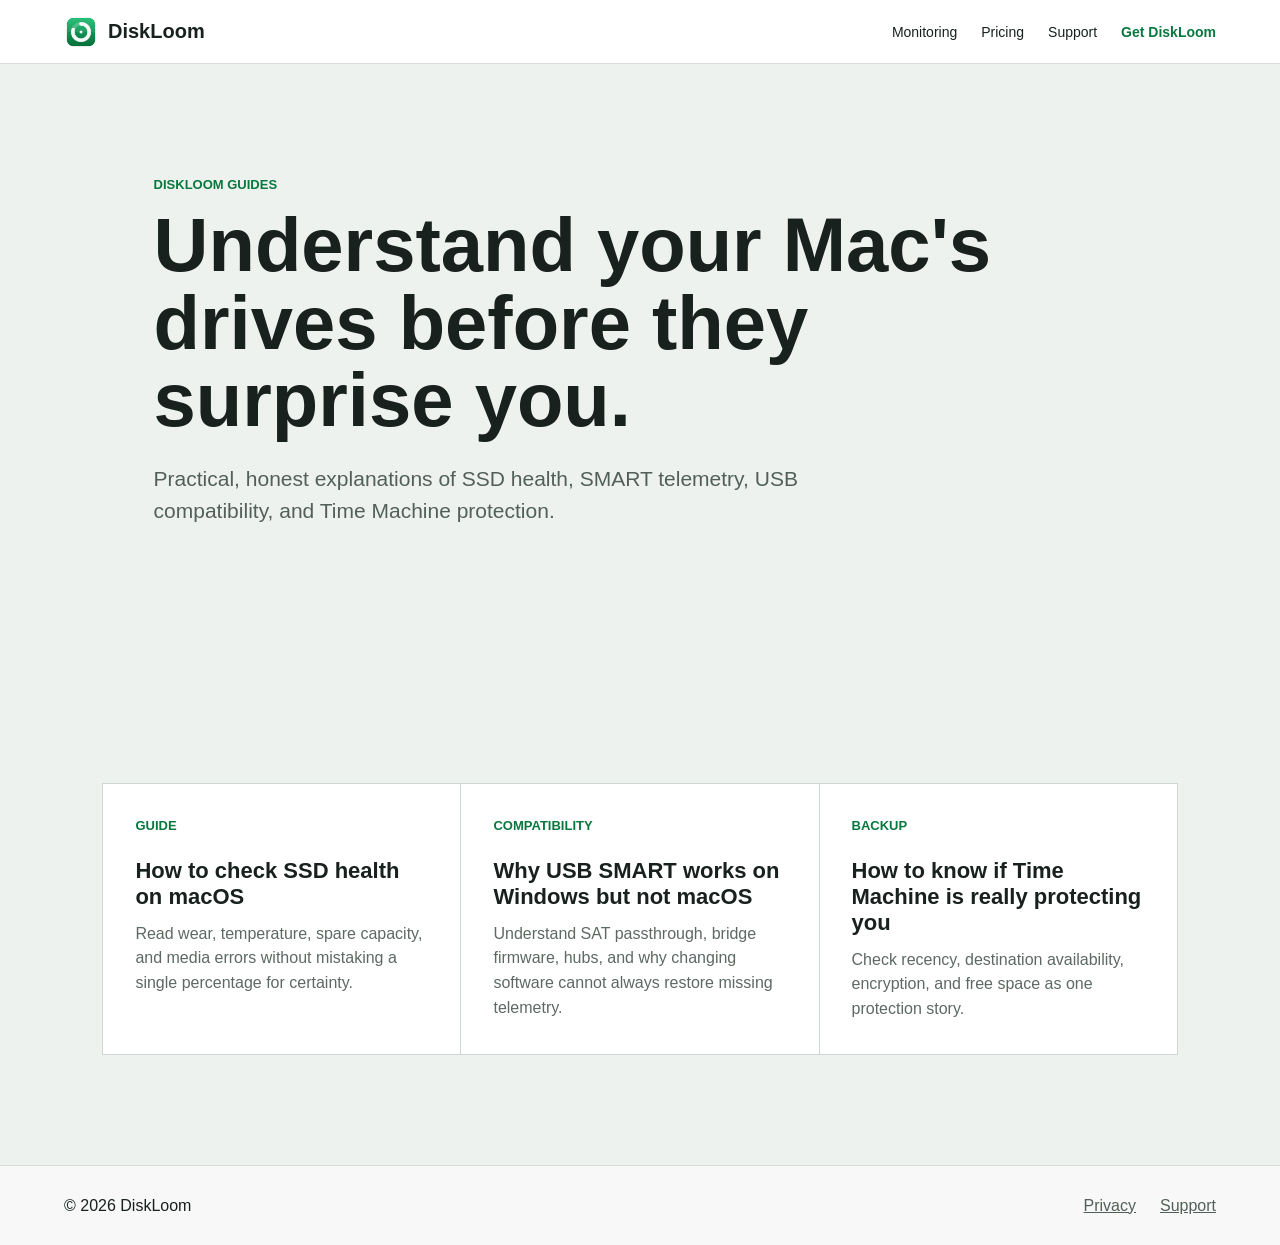
==== learn/index.html @ ffbc7271 "Launch DiskLoom marketing campaign" ====
<!doctype html><html lang="en"><head><meta charset="utf-8"><meta name="viewport" content="width=device-width, initial-scale=1"><meta name="description" content="Practical guides to SSD health, SMART compatibility, and Time Machine backup readiness on macOS."><title>DiskLoom Guides - Mac drive and backup health</title><link rel="canonical" href="https://minh.systems/DiskLoom/learn/"><link rel="icon" href="../assets/diskloom-icon.png" type="image/png"><link rel="stylesheet" href="../styles.css"></head>
<body><header class="site-header"><a class="brand" href="../"><img src="../assets/diskloom-icon.png" alt="" width="34" height="34">DiskLoom</a><nav><a href="../#monitoring">Monitoring</a><a href="../#pricing">Pricing</a><a href="../support.html">Support</a><a class="nav-action" href="../#pricing">Get DiskLoom</a></nav></header>
<main class="learn-index"><section class="article-hero"><p class="eyebrow">DiskLoom guides</p><h1>Understand your Mac's drives before they surprise you.</h1><p>Practical, honest explanations of SSD health, SMART telemetry, USB compatibility, and Time Machine protection.</p></section><section class="learn-band"><div class="article-grid"><a href="check-ssd-health-macos.html"><span>Guide</span><h3>How to check SSD health on macOS</h3><p>Read wear, temperature, spare capacity, and media errors without mistaking a single percentage for certainty.</p></a><a href="usb-smart-macos.html"><span>Compatibility</span><h3>Why USB SMART works on Windows but not macOS</h3><p>Understand SAT passthrough, bridge firmware, hubs, and why changing software cannot always restore missing telemetry.</p></a><a href="time-machine-backup-health.html"><span>Backup</span><h3>How to know if Time Machine is really protecting you</h3><p>Check recency, destination availability, encryption, and free space as one protection story.</p></a></div></section></main>
<footer><span>© 2026 DiskLoom</span><a href="../privacy.html">Privacy</a><a href="../support.html">Support</a></footer></body></html>
---- styles.css ----
:root {
  color-scheme: light;
  font-family: -apple-system, BlinkMacSystemFont, "SF Pro Text", "Helvetica Neue", sans-serif;
  color: #18211d;
  background: #f7f8f7;
  letter-spacing: 0;
  font-synthesis: none;
}

* { box-sizing: border-box; }
html { scroll-behavior: smooth; }
body { margin: 0; }
a { color: inherit; }

.site-header {
  position: sticky;
  top: 0;
  z-index: 10;
  height: 64px;
  display: flex;
  align-items: center;
  justify-content: space-between;
  padding: 0 5vw;
  background: rgba(255, 255, 255, .96);
  border-bottom: 1px solid #d9dedb;
}

.brand { display: inline-flex; align-items: center; gap: 10px; font-size: 20px; font-weight: 760; text-decoration: none; }
.brand img { display: block; width: 34px; height: 34px; border-radius: 8px; }
nav { display: flex; align-items: center; gap: 24px; }
nav a { font-size: 14px; text-decoration: none; }
nav a:hover { color: #08783e; }
.nav-action { color: #08783e; font-weight: 720; }

.hero {
  position: relative;
  min-height: min(760px, calc(100vh - 64px));
  display: flex;
  align-items: flex-end;
  padding: 7vw 5vw;
  background-image: url("assets/diskloom-overview.png");
  background-size: cover;
  background-position: center;
}
.hero::before { content: ""; position: absolute; inset: 0; background: rgba(9, 16, 13, .48); }
.hero-copy { position: relative; z-index: 1; width: 100%; max-width: 720px; min-width: 0; color: white; text-shadow: 0 1px 16px rgba(0, 0, 0, .45); }
.hero-kicker { margin: 0 0 18px; font-size: 14px; font-weight: 750; text-transform: uppercase; }
.hero h1 { margin: 0; font-size: clamp(54px, 8vw, 94px); line-height: .95; letter-spacing: 0; }
.hero-summary { max-width: 680px; margin: 22px 0 32px; font-size: clamp(21px, 3vw, 31px); line-height: 1.25; overflow-wrap: anywhere; }
.hero-actions { display: flex; align-items: center; gap: 14px; flex-wrap: wrap; }
.hero-next { position: absolute; z-index: 2; right: 5vw; bottom: 7vw; width: 44px; height: 44px; display: grid; place-items: center; border: 1px solid rgba(255,255,255,.75); border-radius: 50%; color: white; text-decoration: none; font-size: 20px; }

.primary-action, .secondary-action, .coming-soon {
  min-height: 44px;
  display: inline-flex;
  align-items: center;
  padding: 0 18px;
  border-radius: 6px;
  font-weight: 720;
  text-decoration: none;
}
.primary-action { background: #24b566; color: #07140c; }
.primary-action:hover { background: #47c77f; }
.secondary-action { border: 1px solid rgba(255, 255, 255, .75); color: white; }

.status-band {
  display: grid;
  grid-template-columns: repeat(3, 1fr);
  gap: 1px;
  background: #d9dedb;
  border-bottom: 1px solid #d9dedb;
}
.status-band > div { min-height: 116px; padding: 28px 5vw; background: white; display: flex; flex-direction: column; justify-content: center; gap: 8px; }
.status-band span { color: #64716a; }
.status-band .status-dot { width: 10px; height: 10px; border-radius: 50%; background: #18a558; }

.feature-band, .pricing-band {
  display: grid;
  grid-template-columns: 1.1fr .9fr;
  gap: 8vw;
  padding: 110px 8vw;
  align-items: center;
}
.launch-band { display: flex; align-items: center; justify-content: space-between; gap: 48px; padding: 46px 8vw; background: #17231d; color: #f5f8f6; }
.launch-band > div { max-width: 820px; }
.launch-band h2 { margin-bottom: 12px; font-size: clamp(32px, 4vw, 48px); }
.launch-band p:last-child { margin: 0; color: #c6d2cb; font-size: 17px; line-height: 1.55; }
.button { min-height: 46px; display: inline-flex; align-items: center; justify-content: center; padding: 0 20px; border-radius: 6px; font-weight: 750; text-decoration: none; }
.button.primary { background: #24b566; color: #07140c; }
.button.primary:hover { background: #47c77f; }
.feature-band { background: #eef2ef; }
.feature-copy { max-width: 680px; }
.eyebrow { color: #08783e; font-weight: 760; text-transform: uppercase; font-size: 13px; }
h2 { margin: 12px 0 20px; font-size: clamp(34px, 5vw, 60px); line-height: 1.05; letter-spacing: 0; }
.feature-copy > p:last-child, .compatibility-band > p:last-of-type, .pricing-band p { color: #536059; line-height: 1.65; font-size: 18px; }

.metric-list { list-style: none; padding: 0; margin: 0; border-top: 1px solid #bac4be; }
.metric-list li { display: flex; justify-content: space-between; gap: 24px; padding: 18px 0; border-bottom: 1px solid #bac4be; }
.metric-list strong { color: #08783e; }

.workflow-band { padding: 110px 8vw; background: #ffffff; }
.section-heading { max-width: 860px; }
.workflow-grid { display: grid; grid-template-columns: repeat(3, 1fr); gap: 1px; margin-top: 54px; background: #d9dedb; border: 1px solid #d9dedb; }
.workflow-grid article { min-width: 0; padding: 32px; background: #f7f8f7; }
.workflow-grid article > span { color: #08783e; font-variant-numeric: tabular-nums; font-weight: 760; }
.workflow-grid h3 { margin: 32px 0 12px; font-size: 22px; }
.workflow-grid p { margin: 0; color: #5d6962; line-height: 1.6; }

.demo-band { padding: 110px 8vw; background: #101713; color: #f4f7f5; }
.demo-band .section-heading > p:last-child { color: #aab8b0; font-size: 18px; }
.demo-grid { display: grid; grid-template-columns: repeat(2, minmax(0, 1fr)); gap: 36px 24px; margin-top: 48px; }
.demo-grid article { min-width: 0; }
.demo-grid article:first-child { grid-column: 1 / -1; }
.demo-grid video { display: block; width: 100%; aspect-ratio: 16 / 9; object-fit: cover; background: #000; border: 1px solid #34413a; border-radius: 8px; }
.demo-grid h3 { margin: 18px 0 8px; font-size: 21px; }
.demo-grid p { margin: 0; color: #aab8b0; line-height: 1.55; }

.compatibility-band { padding: 110px 8vw; background: #17231d; color: #f5f8f6; }
.compatibility-band p { max-width: 760px; }
.compatibility-band > p:last-of-type { color: #bac9c0; }
.compatibility-band a { display: inline-block; margin-top: 18px; color: #62d493; font-weight: 720; text-decoration: none; }

.pricing-band { background: #ffffff; }
.pricing-band h2 { font-variant-numeric: tabular-nums; }
.price-line { display: flex; align-items: baseline; gap: 16px; margin: 12px 0 20px; font-variant-numeric: tabular-nums; }
.price-line del { color: #7b8780; font-size: 28px; }
.price-line strong { color: #18211d; font-size: clamp(54px, 7vw, 82px); line-height: 1; }
.pricing-actions { display: flex; flex-direction: column; align-items: flex-start; gap: 14px; }
.coming-soon { background: #202a25; color: white; }
.pricing-actions > span:last-child { color: #64716a; }

footer { min-height: 80px; display: flex; gap: 24px; align-items: center; padding: 0 5vw; border-top: 1px solid #d9dedb; }
footer span { margin-right: auto; }
footer a { color: #536059; }

.legal { max-width: 840px; margin: 0 auto; padding: 80px 24px 120px; line-height: 1.65; }
.legal h1 { font-size: 48px; }
.legal h2 { margin-top: 48px; font-size: 28px; }
.legal p, .legal li { color: #536059; }
.legal a { color: #08783e; }

@media (max-width: 820px) {
  nav a:not(.nav-action) { display: none; }
  .hero { min-height: 680px; padding: 56px 24px; background-position: 62% center; }
  .hero-copy { width: 100%; max-width: 100%; }
  .hero-summary { width: 100%; font-size: 21px; white-space: normal; }
  .hero-next { right: 24px; bottom: 56px; }
  .status-band, .feature-band, .pricing-band, .workflow-grid { grid-template-columns: 1fr; }
  .feature-band, .pricing-band, .compatibility-band, .workflow-band { padding: 72px 24px; }
  .status-band > div { min-height: 96px; padding: 22px 24px; }
  .workflow-grid { margin-top: 36px; }
}

@media (max-width: 520px) {
  .site-header { padding: 0 20px; }
  nav .nav-action { display: none; }
  .hero h1 { font-size: 54px; }
  .hero-next { display: none; }
  .primary-action, .secondary-action { width: 100%; justify-content: center; }
  footer { padding: 24px; flex-wrap: wrap; }
  footer span { width: 100%; margin-right: 0; }
}

@media (prefers-reduced-motion: reduce) { html { scroll-behavior: auto; } }

/* Screenshot showcase */
.showcase { padding: 110px 8vw; background: #ffffff; }
.showcase .section-heading { max-width: 860px; margin: 0 auto 44px; text-align: center; }
.showcase figure { margin: 0 auto 52px; max-width: 1160px; }
.showcase figure:last-child { margin-bottom: 0; }
.showcase img { width: 100%; height: auto; display: block; border-radius: 16px; border: 1px solid #d9dedb; box-shadow: 0 30px 60px -30px rgba(9, 16, 13, .45); }
.showcase figcaption { margin-top: 18px; text-align: center; color: #64716a; font-size: 15px; }

/* Why DiskLoom */
.why-band { padding: 110px 8vw; background: #eef2ef; }
.why-band .section-heading { max-width: 860px; }
.why-grid { display: grid; grid-template-columns: repeat(3, 1fr); gap: 1px; margin-top: 54px; background: #d9dedb; border: 1px solid #d9dedb; }
.why-grid article { min-width: 0; padding: 32px; background: #f7f8f7; }
.why-grid h3 { margin: 0 0 12px; font-size: 21px; }
.why-grid p { margin: 0; color: #5d6962; line-height: 1.6; }

/* Trust band */
.trust-band { display: grid; grid-template-columns: repeat(4, 1fr); gap: 1px; background: #d9dedb; border-top: 1px solid #d9dedb; border-bottom: 1px solid #d9dedb; }
.trust-band > div { min-height: 108px; padding: 28px 5vw; background: white; display: flex; flex-direction: column; justify-content: center; gap: 6px; }
.trust-band strong { font-size: 17px; }
.trust-band strong::before { content: "✓"; color: #18a558; font-weight: 800; margin-right: 8px; }
.trust-band span { color: #64716a; font-size: 14px; }

/* Pricing value list */
.value-list { list-style: none; padding: 0; margin: 22px 0 0; }
.value-list li { position: relative; padding: 8px 0 8px 26px; color: #536059; font-size: 16px; }
.value-list li::before { content: "✓"; position: absolute; left: 0; color: #18a558; font-weight: 800; }

/* FAQ */
.faq-band { padding: 110px 8vw; background: #ffffff; }
.faq { max-width: 820px; margin: 44px 0 0; border-top: 1px solid #d9dedb; }
.faq details { border-bottom: 1px solid #d9dedb; }
.faq summary { cursor: pointer; list-style: none; padding: 22px 0; font-size: 19px; font-weight: 640; display: flex; justify-content: space-between; align-items: center; gap: 16px; }
.faq summary::-webkit-details-marker { display: none; }
.faq summary::after { content: "+"; color: #08783e; font-weight: 700; font-size: 24px; line-height: 1; }
.faq details[open] summary::after { content: "\2013"; }
.faq details p { margin: 0 0 22px; max-width: 720px; color: #536059; line-height: 1.65; font-size: 17px; }

.learn-band { padding: 110px 8vw; background: #eef2ef; }
.article-grid { display: grid; grid-template-columns: repeat(3, 1fr); gap: 1px; margin-top: 44px; background: #cfd7d2; border: 1px solid #cfd7d2; }
.article-grid > a { min-width: 0; padding: 32px; background: #fff; text-decoration: none; }
.article-grid > a:hover h3 { color: #08783e; }
.article-grid span { color: #08783e; font-size: 13px; font-weight: 760; text-transform: uppercase; }
.article-grid h3 { margin: 24px 0 12px; font-size: 22px; }
.article-grid p { margin: 0; color: #5d6962; line-height: 1.55; }

.learn-index, .article-page { min-height: calc(100vh - 145px); }
.article-hero { padding: 100px max(24px, 12vw) 80px; background: #eef2ef; }
.article-hero h1 { max-width: 960px; margin: 14px 0 24px; font-size: clamp(44px, 7vw, 76px); line-height: 1.02; }
.article-hero > p:not(.eyebrow) { max-width: 760px; color: #536059; font-size: 21px; line-height: 1.55; }
.article-hero .button { margin-top: 18px; }
.article-body { max-width: 860px; margin: 0 auto; padding: 80px 24px 120px; }
.article-body h2 { margin-top: 56px; font-size: 32px; }
.article-body h3 { margin-top: 34px; font-size: 23px; }
.article-body p, .article-body li { color: #48554e; font-size: 18px; line-height: 1.72; }
.article-body li { margin-bottom: 10px; }
.article-body a { color: #08783e; }
.article-body figure { margin: 44px 0; }
.article-body img { display: block; width: 100%; height: auto; border: 1px solid #d9dedb; border-radius: 8px; }
.article-body figcaption { margin-top: 12px; color: #64716a; font-size: 14px; }
.article-note { margin: 34px 0; padding: 24px; border-left: 4px solid #f07a20; background: #fff4eb; }
.article-note p { margin: 0; }
.article-cta { margin-top: 72px; padding: 38px; background: #17231d; color: #f5f8f6; border-radius: 8px; }
.article-cta h2 { margin-top: 0; }
.article-cta p { color: #c6d2cb; }

@media (max-width: 820px) {
  .showcase, .why-band, .faq-band { padding: 72px 24px; }
  .why-grid { grid-template-columns: 1fr; margin-top: 36px; }
  .trust-band { grid-template-columns: repeat(2, 1fr); }
  .trust-band > div { min-height: 92px; padding: 22px 24px; }
  .faq summary { font-size: 18px; }
  .launch-band { align-items: flex-start; flex-direction: column; padding: 54px 24px; }
  .demo-band, .learn-band { padding: 72px 24px; }
  .demo-grid, .article-grid { grid-template-columns: 1fr; }
  .demo-grid article:first-child { grid-column: auto; }
  .article-hero { padding: 72px 24px 56px; }
}

@media (max-width: 520px) {
  .trust-band { grid-template-columns: 1fr; }
}
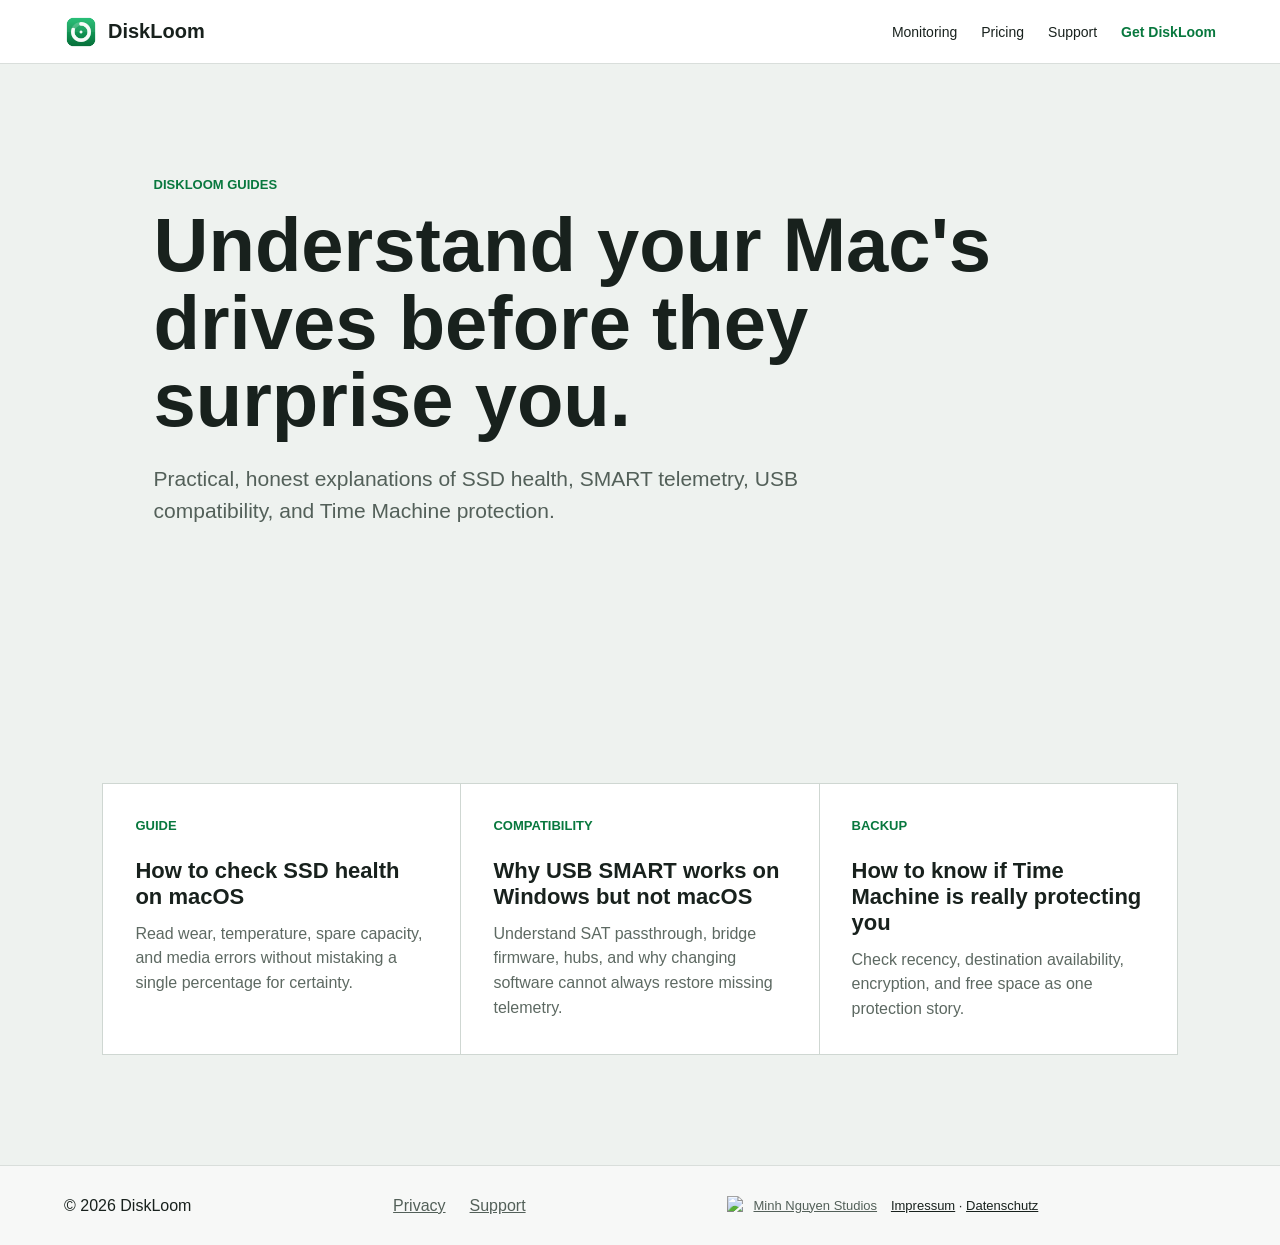
==== commit aac03c40: "Footer: Minh Nguyen Studios logo, Impressum und Datenschutz verlinken" ====
--- a/learn/index.html
+++ b/learn/index.html
@@ -1,4 +1,9 @@
 <!doctype html><html lang="en"><head><meta charset="utf-8"><meta name="viewport" content="width=device-width, initial-scale=1"><meta name="description" content="Practical guides to SSD health, SMART compatibility, and Time Machine backup readiness on macOS."><title>DiskLoom Guides - Mac drive and backup health</title><link rel="canonical" href="https://minh.systems/DiskLoom/learn/"><link rel="icon" href="../assets/diskloom-icon.png" type="image/png"><link rel="stylesheet" href="../styles.css"></head>
 <body><header class="site-header"><a class="brand" href="../"><img src="../assets/diskloom-icon.png" alt="" width="34" height="34">DiskLoom</a><nav><a href="../#monitoring">Monitoring</a><a href="../#pricing">Pricing</a><a href="../support.html">Support</a><a class="nav-action" href="../#pricing">Get DiskLoom</a></nav></header>
 <main class="learn-index"><section class="article-hero"><p class="eyebrow">DiskLoom guides</p><h1>Understand your Mac's drives before they surprise you.</h1><p>Practical, honest explanations of SSD health, SMART telemetry, USB compatibility, and Time Machine protection.</p></section><section class="learn-band"><div class="article-grid"><a href="check-ssd-health-macos.html"><span>Guide</span><h3>How to check SSD health on macOS</h3><p>Read wear, temperature, spare capacity, and media errors without mistaking a single percentage for certainty.</p></a><a href="usb-smart-macos.html"><span>Compatibility</span><h3>Why USB SMART works on Windows but not macOS</h3><p>Understand SAT passthrough, bridge firmware, hubs, and why changing software cannot always restore missing telemetry.</p></a><a href="time-machine-backup-health.html"><span>Backup</span><h3>How to know if Time Machine is really protecting you</h3><p>Check recency, destination availability, encryption, and free space as one protection story.</p></a></div></section></main>
-<footer><span>© 2026 DiskLoom</span><a href="../privacy.html">Privacy</a><a href="../support.html">Support</a></footer></body></html>
+<footer><span>© 2026 DiskLoom</span><a href="../privacy.html">Privacy</a><a href="../support.html">Support</a><!-- Minh Nguyen Studios -->
+<div class="minh-studio" style="clear:both;margin:20px auto 0;text-align:center;font-size:13px;line-height:1.6">
+<a href="https://minh.systems/" aria-label="Minh Nguyen Studios" style="display:inline-block"><img src="https://minh.systems/brand/minh_studios_wortmarke_hell.svg" alt="Minh Nguyen Studios" width="160" height="40" style="display:block;margin:0 auto;width:160px;height:auto;border:0"></a>
+<a href="https://minh.systems/impressum/" style="color:inherit">Impressum</a> · <a href="https://minh.systems/datenschutz/" style="color:inherit">Datenschutz</a>
+</div>
+</footer></body></html>
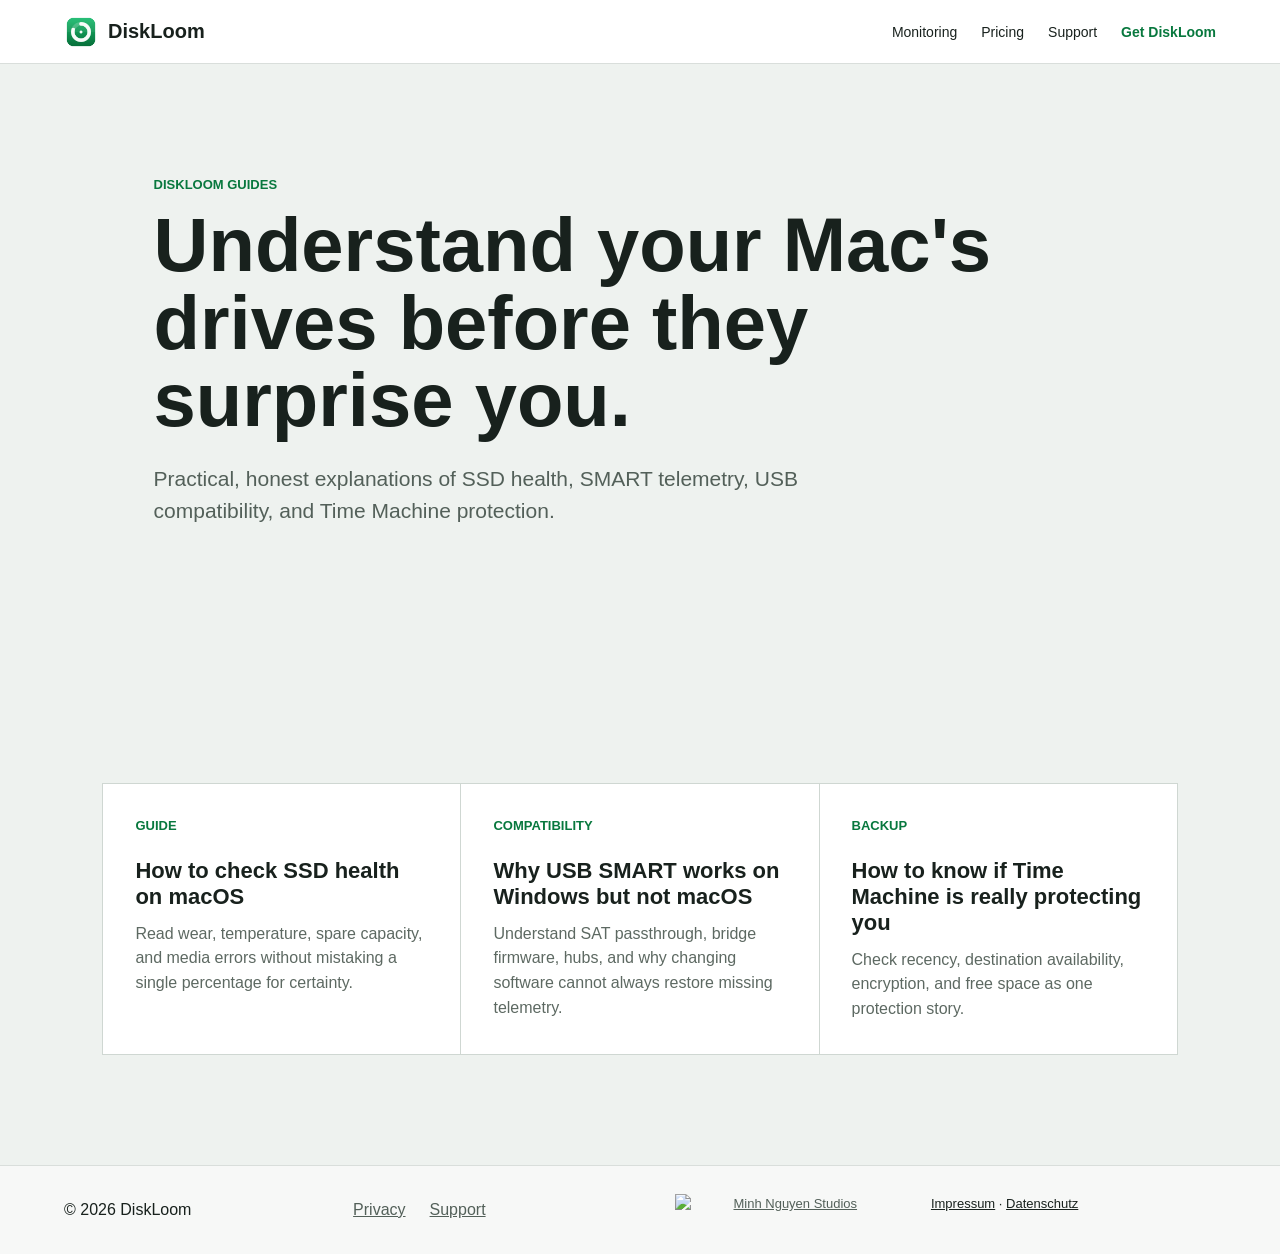
==== commit 78c8d906: "Studio-Logo größer und präsenter" ====
--- a/learn/index.html
+++ b/learn/index.html
@@ -3,7 +3,7 @@
 <main class="learn-index"><section class="article-hero"><p class="eyebrow">DiskLoom guides</p><h1>Understand your Mac's drives before they surprise you.</h1><p>Practical, honest explanations of SSD health, SMART telemetry, USB compatibility, and Time Machine protection.</p></section><section class="learn-band"><div class="article-grid"><a href="check-ssd-health-macos.html"><span>Guide</span><h3>How to check SSD health on macOS</h3><p>Read wear, temperature, spare capacity, and media errors without mistaking a single percentage for certainty.</p></a><a href="usb-smart-macos.html"><span>Compatibility</span><h3>Why USB SMART works on Windows but not macOS</h3><p>Understand SAT passthrough, bridge firmware, hubs, and why changing software cannot always restore missing telemetry.</p></a><a href="time-machine-backup-health.html"><span>Backup</span><h3>How to know if Time Machine is really protecting you</h3><p>Check recency, destination availability, encryption, and free space as one protection story.</p></a></div></section></main>
 <footer><span>© 2026 DiskLoom</span><a href="../privacy.html">Privacy</a><a href="../support.html">Support</a><!-- Minh Nguyen Studios -->
 <div class="minh-studio" style="clear:both;margin:20px auto 0;text-align:center;font-size:13px;line-height:1.6">
-<a href="https://minh.systems/" aria-label="Minh Nguyen Studios" style="display:inline-block"><img src="https://minh.systems/brand/minh_studios_wortmarke_hell.svg" alt="Minh Nguyen Studios" width="160" height="40" style="display:block;margin:0 auto;width:160px;height:auto;border:0"></a>
+<a href="https://minh.systems/" aria-label="Minh Nguyen Studios" style="display:inline-block"><img src="https://minh.systems/brand/minh_studios_wortmarke_hell.svg" alt="Minh Nguyen Studios" width="280" height="70" style="display:block;margin:8px auto 4px;width:280px;max-width:80%;height:auto;border:0"></a>
 <a href="https://minh.systems/impressum/" style="color:inherit">Impressum</a> · <a href="https://minh.systems/datenschutz/" style="color:inherit">Datenschutz</a>
 </div>
 </footer></body></html>
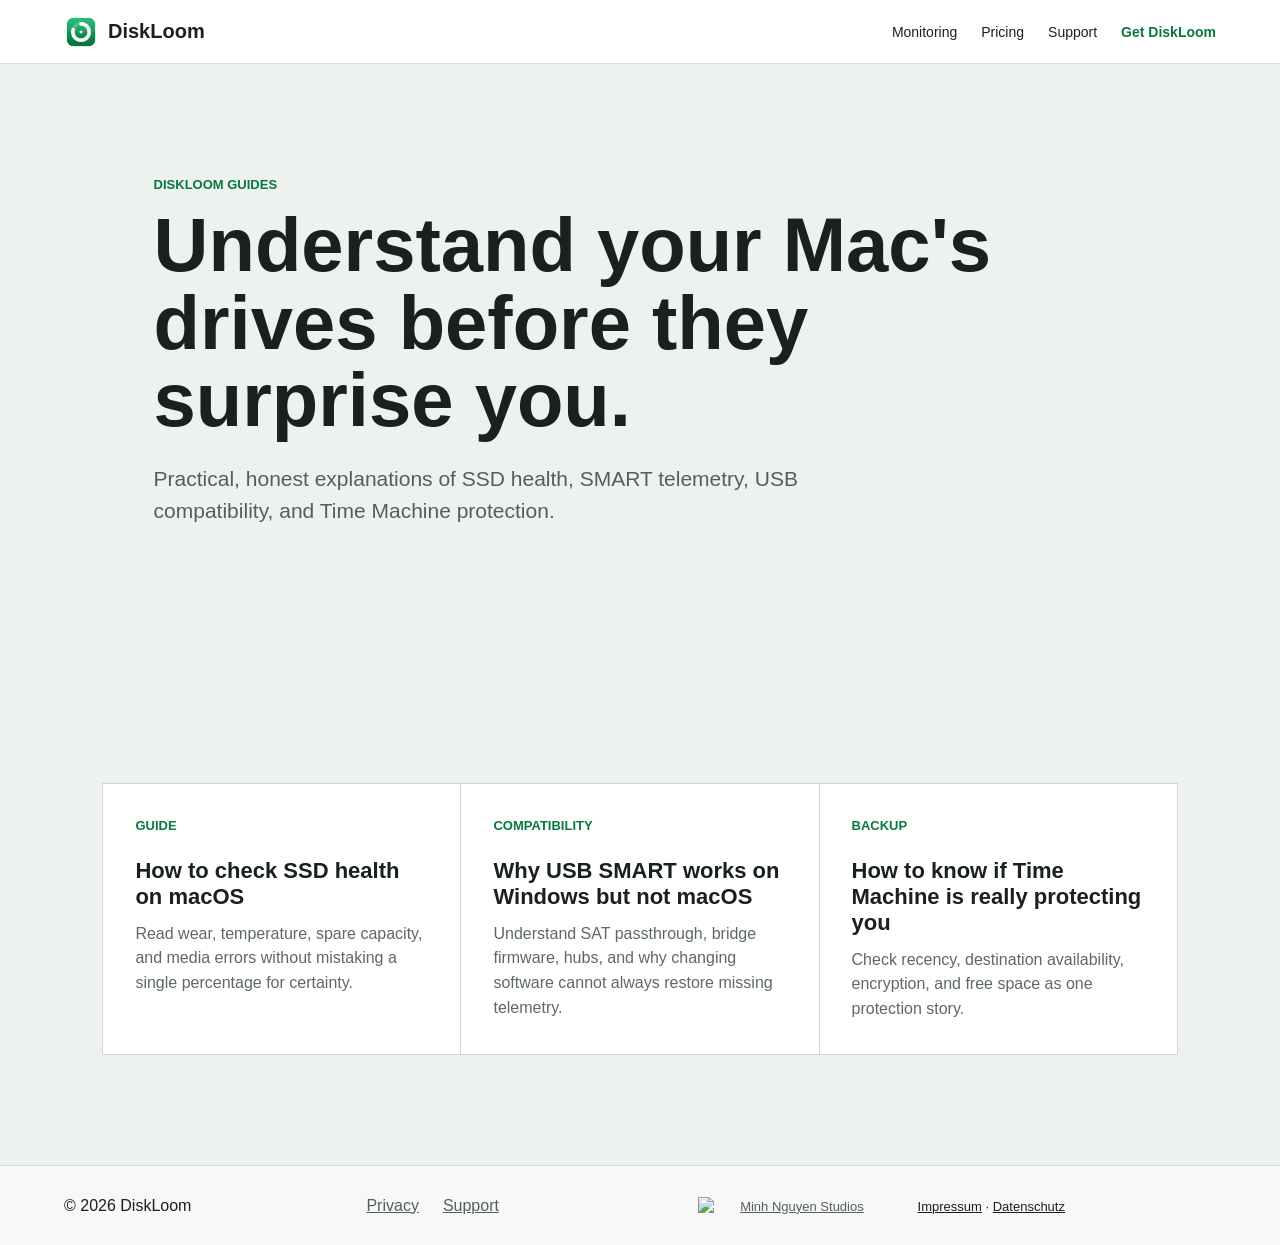
==== commit cb3e7a9b: "Studio-Logo: Weißraum entfernt, größer" ====
--- a/learn/index.html
+++ b/learn/index.html
@@ -3,7 +3,7 @@
 <main class="learn-index"><section class="article-hero"><p class="eyebrow">DiskLoom guides</p><h1>Understand your Mac's drives before they surprise you.</h1><p>Practical, honest explanations of SSD health, SMART telemetry, USB compatibility, and Time Machine protection.</p></section><section class="learn-band"><div class="article-grid"><a href="check-ssd-health-macos.html"><span>Guide</span><h3>How to check SSD health on macOS</h3><p>Read wear, temperature, spare capacity, and media errors without mistaking a single percentage for certainty.</p></a><a href="usb-smart-macos.html"><span>Compatibility</span><h3>Why USB SMART works on Windows but not macOS</h3><p>Understand SAT passthrough, bridge firmware, hubs, and why changing software cannot always restore missing telemetry.</p></a><a href="time-machine-backup-health.html"><span>Backup</span><h3>How to know if Time Machine is really protecting you</h3><p>Check recency, destination availability, encryption, and free space as one protection story.</p></a></div></section></main>
 <footer><span>© 2026 DiskLoom</span><a href="../privacy.html">Privacy</a><a href="../support.html">Support</a><!-- Minh Nguyen Studios -->
 <div class="minh-studio" style="clear:both;margin:20px auto 0;text-align:center;font-size:13px;line-height:1.6">
-<a href="https://minh.systems/" aria-label="Minh Nguyen Studios" style="display:inline-block"><img src="https://minh.systems/brand/minh_studios_wortmarke_hell.svg" alt="Minh Nguyen Studios" width="280" height="70" style="display:block;margin:8px auto 4px;width:280px;max-width:80%;height:auto;border:0"></a>
+<a href="https://minh.systems/" aria-label="Minh Nguyen Studios" style="display:inline-block"><img src="https://minh.systems/brand/minh_studios_wortmarke_hell.svg" alt="Minh Nguyen Studios" width="240" height="52" style="display:block;margin:10px auto 6px;width:240px;max-width:80%;height:auto;border:0"></a>
 <a href="https://minh.systems/impressum/" style="color:inherit">Impressum</a> · <a href="https://minh.systems/datenschutz/" style="color:inherit">Datenschutz</a>
 </div>
 </footer></body></html>
